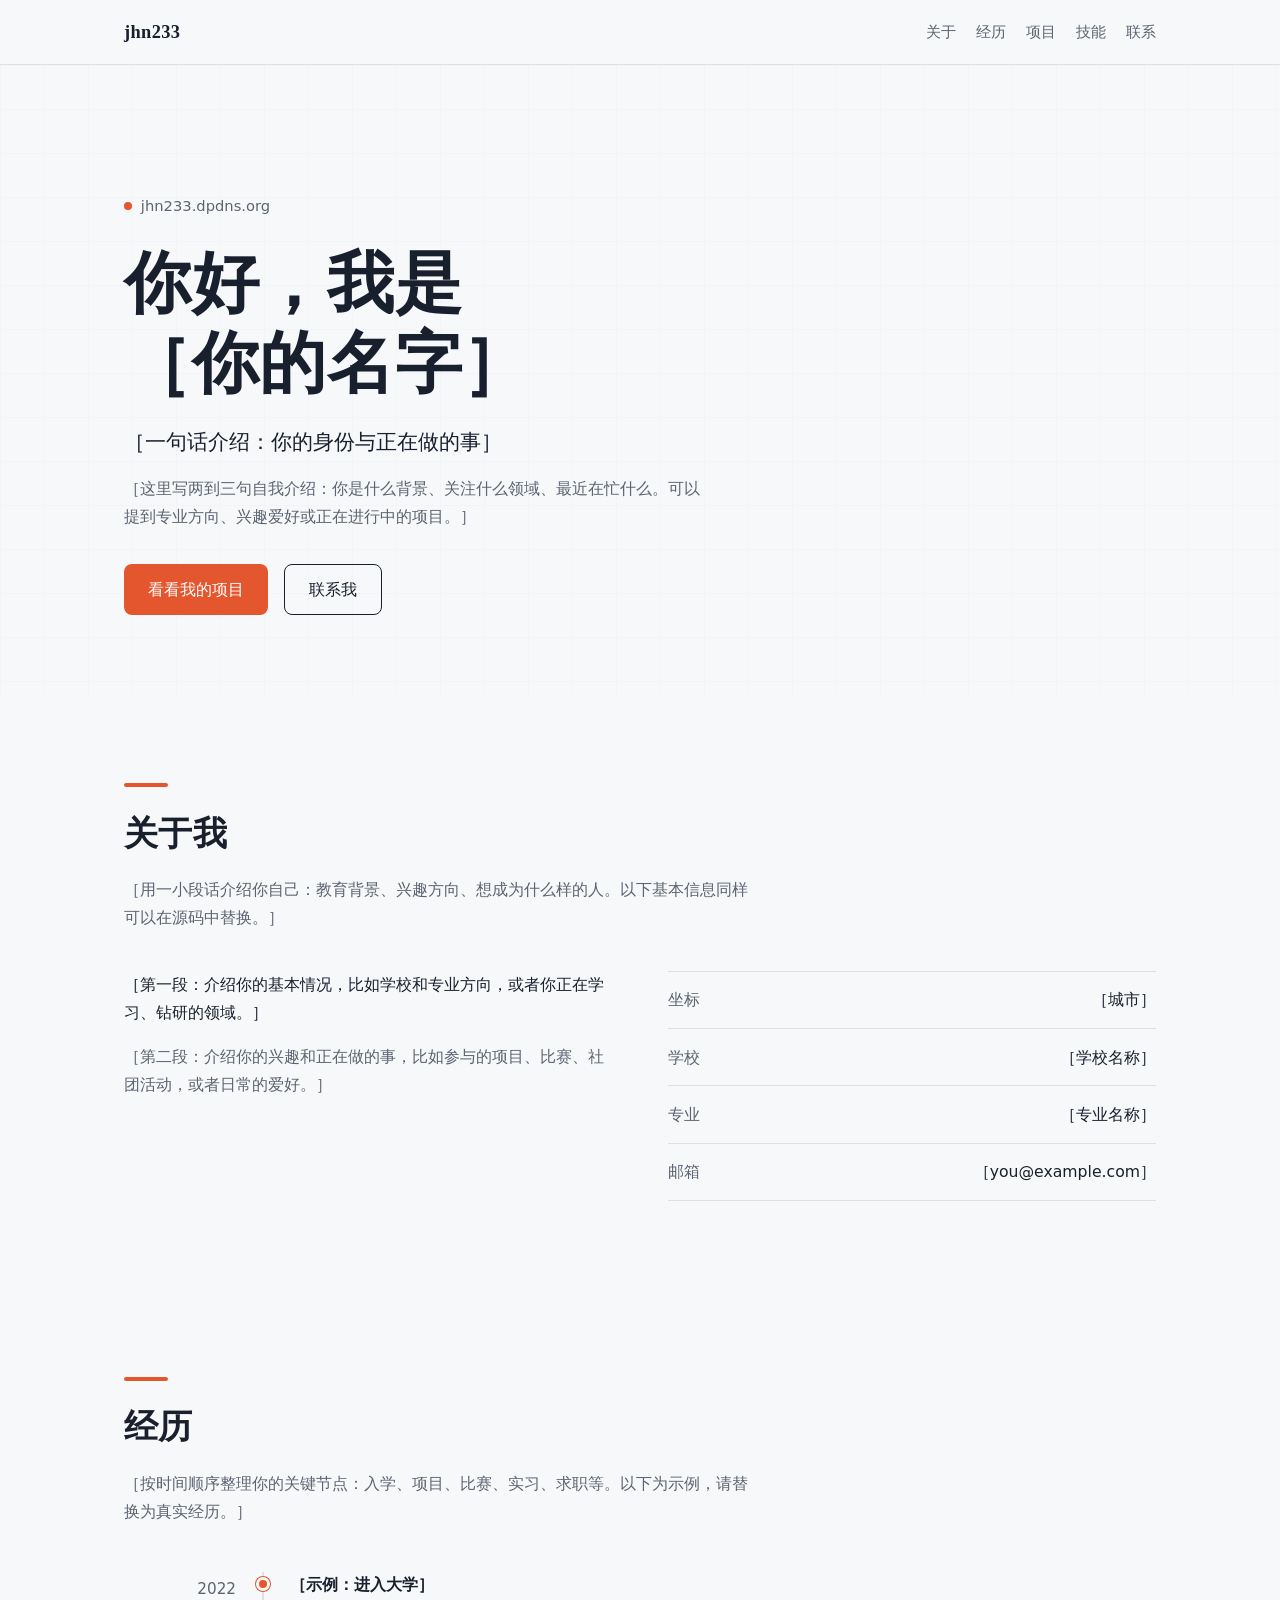
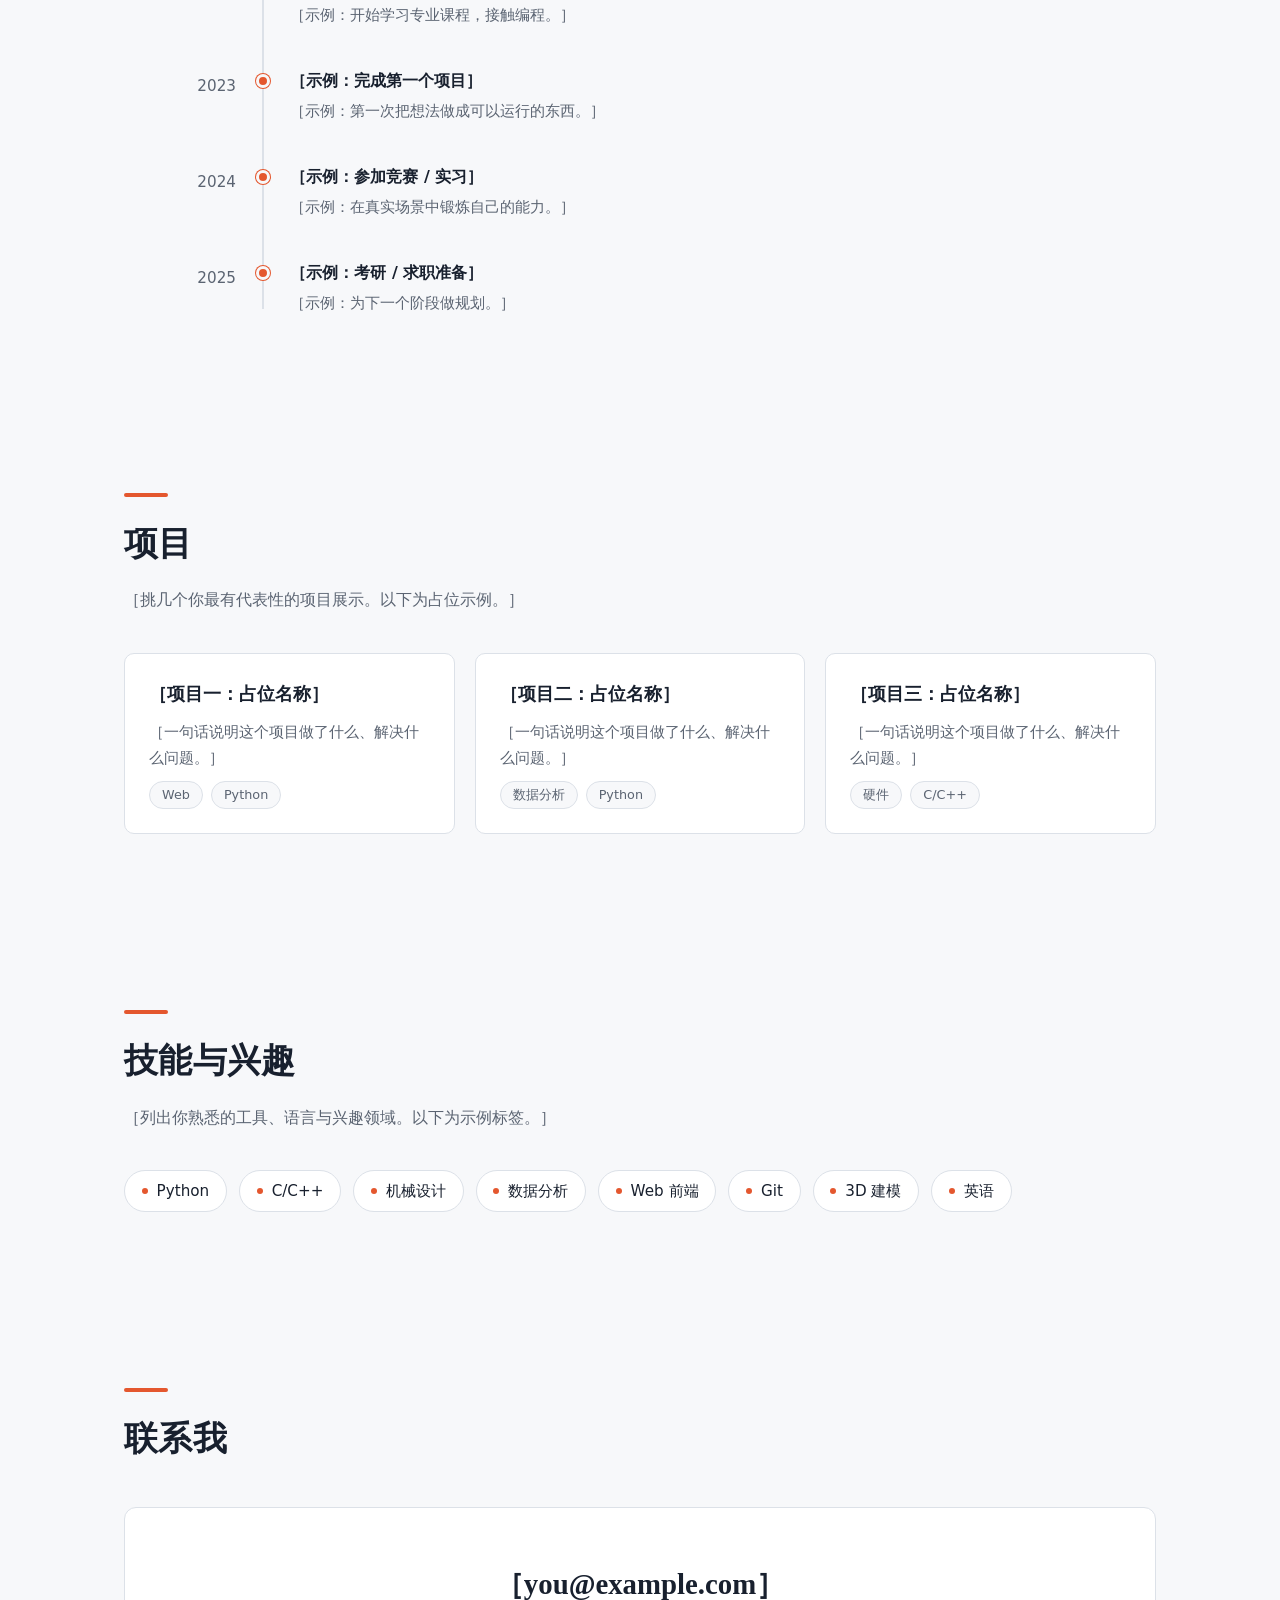
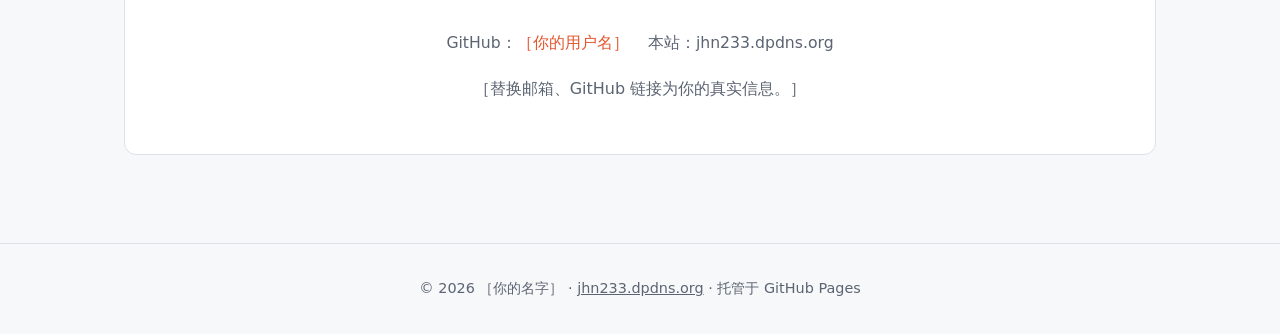
==== index.html @ 6639ca52 "初始化个人主页：index.html + CNAME + README" ====
<!DOCTYPE html>
<html lang="zh-CN">
<head>
<meta charset="UTF-8">
<meta name="viewport" content="width=device-width, initial-scale=1">
<title>jhn233 的个人主页 · jhn233.dpdns.org</title>
<meta name="description" content="jhn233 的个人主页：关于我、经历、项目与联系方式。">
<link rel="icon" href="data:image/svg+xml,<svg xmlns='http://www.w3.org/2000/svg' viewBox='0 0 32 32'><rect width='32' height='32' rx='7' fill='%2318202E'/><circle cx='14' cy='16' r='6' fill='none' stroke='%23E4572E' stroke-width='2.5'/><circle cx='21' cy='21' r='2.5' fill='%23E4572E'/></svg>">
<link rel="preconnect" href="https://miaoda.feishu.cn">
<link rel="stylesheet" href="https://miaoda.feishu.cn/fonts/css2?family=Noto+Serif+SC:wght@600;900&family=Noto+Sans+SC:wght@400;500;700&display=swap">
<style>
/* ===== 设计令牌 ===== */
:root{
  --paper:#F7F8FA;
  --ink:#18202E;
  --muted:#5B6472;
  --line:#DCE1E8;
  --accent:#E4572E;
  --on-accent:#FFFFFF;
  --card:#FFFFFF;
  --serif:"Noto Serif SC","Songti SC",serif;
  --sans:"Noto Sans SC",system-ui,-apple-system,"PingFang SC","Microsoft YaHei",sans-serif;
  --container:1080px;
  --nav-h:64px;
}
*{margin:0;padding:0;box-sizing:border-box}
html{scroll-behavior:smooth}
body{background:var(--paper);color:var(--ink);font-family:var(--sans);line-height:1.75;-webkit-font-smoothing:antialiased}
a{color:var(--accent);text-decoration:none}
a:hover{text-decoration:underline}
:focus-visible{outline:2px solid var(--accent);outline-offset:3px;border-radius:2px}
img{max-width:100%;display:block}
.container{max-width:var(--container);margin:0 auto;padding-inline:1.5rem}
section{scroll-margin-top:calc(var(--nav-h) + 18px)}

/* ===== 导航 ===== */
.site-nav{position:sticky;top:0;z-index:50;background:var(--paper);border-bottom:1px solid var(--line)}
.site-nav .container{display:flex;align-items:center;justify-content:space-between;gap:1rem;flex-wrap:wrap;min-height:var(--nav-h);padding-block:.5rem}
.brand{font-family:var(--serif);font-weight:900;font-size:1.15rem;color:var(--ink);letter-spacing:.02em}
.nav-links{display:flex;gap:1.25rem;list-style:none;flex-wrap:wrap}
.nav-links a{color:var(--muted);font-size:.95rem;padding:.2rem 0}
.nav-links a:hover{color:var(--ink);text-decoration:none}
.nav-links a.active{color:var(--accent)}

/* ===== Hero ===== */
.hero{position:relative;overflow:hidden;padding-block:clamp(4.5rem,12vw,8rem) clamp(3rem,8vw,5rem)}
.hero::before{content:"";position:absolute;inset:0;background-image:linear-gradient(var(--line) 1px,transparent 1px),linear-gradient(90deg,var(--line) 1px,transparent 1px);background-size:44px 44px;opacity:.13;pointer-events:none}
.hero .container{position:relative;animation:rise .7s ease both}
.hero-domain{display:flex;align-items:center;gap:.55rem;font-size:.92rem;color:var(--muted);margin-bottom:1.6rem}
.hero-domain::before{content:"";width:8px;height:8px;border-radius:50%;background:var(--accent);flex:none}
.hero h1{font-family:var(--serif);font-weight:900;font-size:clamp(2.5rem,7vw,4.2rem);line-height:1.18;letter-spacing:.01em}
.hero .tagline{margin-top:1.3rem;font-size:clamp(1.05rem,2.6vw,1.3rem);font-weight:500}
.hero .intro{margin-top:.9rem;max-width:58ch;color:var(--muted)}
.hero-actions{margin-top:2.1rem;display:flex;gap:1rem;flex-wrap:wrap}
.btn{display:inline-flex;align-items:center;justify-content:center;min-height:44px;padding:.68rem 1.5rem;border-radius:8px;font-weight:500;font-size:.98rem;transition:background .2s,color .2s}
.btn:hover{text-decoration:none}
.btn-primary{background:var(--accent);color:var(--on-accent)}
.btn-primary:hover{background:#C14422}
.btn-ghost{border:1.5px solid var(--ink);color:var(--ink)}
.btn-ghost:hover{background:var(--ink);color:var(--paper)}
@keyframes rise{from{opacity:0;transform:translateY(14px)}to{opacity:1;transform:none}}

/* ===== 通用区块 ===== */
.sec{padding-block:clamp(3.5rem,9vw,5.5rem)}
.sec-head{margin-bottom:2.4rem}
.sec-head::before{content:"";display:block;width:44px;height:4px;border-radius:2px;background:var(--accent);margin-bottom:1.1rem}
.sec-head h2{font-family:var(--serif);font-weight:900;font-size:clamp(1.6rem,4vw,2.1rem);letter-spacing:.01em}
.sec-desc{color:var(--muted);margin-top:.8rem;max-width:62ch}

/* ===== 关于我 ===== */
.about-grid{display:grid;gap:2.5rem}
@media(min-width:768px){.about-grid{grid-template-columns:1fr 1fr;gap:3.5rem}}
.about-prose p{color:var(--muted);max-width:60ch}
.about-prose p+p{margin-top:1rem}
.about-prose p:first-child{color:var(--ink)}
.info-list{list-style:none;border-top:1px solid var(--line)}
.info-list li{display:flex;justify-content:space-between;gap:1rem;padding:.9rem 0;border-bottom:1px solid var(--line);font-size:.98rem}
.info-list .k{color:var(--muted);flex:none}
.info-list .v{text-align:right;font-weight:500;word-break:break-all}

/* ===== 经历时间轴 ===== */
.timeline{--date:7rem;--axis:1.6rem;--gap:.9rem;position:relative;display:grid;grid-template-columns:var(--date) var(--axis) 1fr;column-gap:var(--gap);row-gap:2.4rem;padding-top:.4rem}
.timeline::before{content:"";position:absolute;left:calc(var(--date) + var(--gap) + var(--axis)/2 - 1px);top:.5rem;bottom:.5rem;width:2px;background:var(--line)}
.tl-item{display:contents}
.tl-time{padding-top:.35rem;text-align:right;color:var(--muted);font-size:.95rem}
.tl-dot{justify-self:center;align-self:start;width:14px;height:14px;border-radius:50%;background:var(--accent);border:3px solid var(--paper);box-shadow:0 0 0 1px var(--accent);margin-top:.42rem;position:relative;z-index:1}
.tl-title{font-weight:700}
.tl-desc{color:var(--muted);font-size:.95rem;margin-top:.2rem}
@media(max-width:560px){.timeline{--date:5.5rem}}

/* ===== 项目 ===== */
.project-grid{display:grid;gap:1.25rem}
@media(min-width:900px){.project-grid{grid-template-columns:repeat(3,1fr)}}
.project-card{background:var(--card);border:1px solid var(--line);border-radius:10px;padding:1.5rem;display:flex;flex-direction:column;gap:.55rem}
.project-card h3{font-family:var(--serif);font-weight:700;font-size:1.15rem}
.project-card p{color:var(--muted);font-size:.95rem;flex:1}
.p-tags{display:flex;gap:.5rem;flex-wrap:wrap}
.p-tags span{font-size:.8rem;color:var(--muted);border:1px solid var(--line);border-radius:999px;padding:.14rem .75rem;background:var(--paper)}

/* ===== 技能 ===== */
.skill-list{display:flex;flex-wrap:wrap;gap:.75rem;list-style:none}
.chip{display:inline-flex;align-items:center;gap:.55rem;border:1px solid var(--line);border-radius:999px;padding:.42rem 1.05rem;background:var(--card);font-size:.95rem}
.chip::before{content:"";width:6px;height:6px;border-radius:50%;background:var(--accent);flex:none}

/* ===== 联系 ===== */
.contact-box{border:1px solid var(--line);border-radius:12px;background:var(--card);padding:clamp(2rem,6vw,3.2rem);text-align:center}
.contact-mail{font-family:var(--serif);font-weight:900;font-size:clamp(1.2rem,3.5vw,1.8rem);color:var(--ink);word-break:break-all;display:inline-block}
.contact-mail:hover{color:var(--accent);text-decoration:none}
.contact-sub{margin-top:1.2rem;color:var(--muted);display:flex;gap:1.2rem;justify-content:center;flex-wrap:wrap;font-size:.98rem}
.contact-sub a{color:var(--accent)}

/* ===== 页脚 ===== */
.site-footer{border-top:1px solid var(--line);padding-block:2rem;text-align:center;color:var(--muted);font-size:.9rem}
.site-footer a{color:var(--muted);text-decoration:underline}

/* ===== 无障碍 & 动效克制 ===== */
@media(prefers-reduced-motion:reduce){
  html{scroll-behavior:auto}
  *,*::before,*::after{animation-duration:.01ms !important;animation-iteration-count:1 !important;transition-duration:.01ms !important}
}
</style>
</head>
<body>

<!-- ===== 视图：导航 ===== -->
<header class="site-nav">
  <div class="container">
    <a class="brand" href="#hero">jhn233</a>
    <nav aria-label="站内导航">
      <ul class="nav-links">
        <li><a href="#about">关于</a></li>
        <li><a href="#timeline">经历</a></li>
        <li><a href="#projects">项目</a></li>
        <li><a href="#skills">技能</a></li>
        <li><a href="#contact">联系</a></li>
      </ul>
    </nav>
  </div>
</header>

<main>
  <!-- ===== 视图：Hero ===== -->
  <section id="hero" class="hero">
    <div class="container">
      <p class="hero-domain">jhn233.dpdns.org</p>
      <h1>你好，我是<br>［你的名字］</h1>
      <p class="tagline">［一句话介绍：你的身份与正在做的事］</p>
      <p class="intro">［这里写两到三句自我介绍：你是什么背景、关注什么领域、最近在忙什么。可以提到专业方向、兴趣爱好或正在进行中的项目。］</p>
      <div class="hero-actions">
        <a class="btn btn-primary" href="#projects">看看我的项目</a>
        <a class="btn btn-ghost" href="#contact">联系我</a>
      </div>
    </div>
  </section>

  <!-- ===== 视图：关于我 ===== -->
  <section id="about" class="sec">
    <div class="container">
      <div class="sec-head">
        <h2>关于我</h2>
        <p class="sec-desc">［用一小段话介绍你自己：教育背景、兴趣方向、想成为什么样的人。以下基本信息同样可以在源码中替换。］</p>
      </div>
      <div class="about-grid">
        <div class="about-prose">
          <p>［第一段：介绍你的基本情况，比如学校和专业方向，或者你正在学习、钻研的领域。］</p>
          <p>［第二段：介绍你的兴趣和正在做的事，比如参与的项目、比赛、社团活动，或者日常的爱好。］</p>
        </div>
        <ul class="info-list">
          <li><span class="k">坐标</span><span class="v">［城市］</span></li>
          <li><span class="k">学校</span><span class="v">［学校名称］</span></li>
          <li><span class="k">专业</span><span class="v">［专业名称］</span></li>
          <li><span class="k">邮箱</span><span class="v">［you@example.com］</span></li>
        </ul>
      </div>
    </div>
  </section>

  <!-- ===== 视图：经历 ===== -->
  <section id="timeline" class="sec">
    <div class="container">
      <div class="sec-head">
        <h2>经历</h2>
        <p class="sec-desc">［按时间顺序整理你的关键节点：入学、项目、比赛、实习、求职等。以下为示例，请替换为真实经历。］</p>
      </div>
      <ol class="timeline">
        <li class="tl-item">
          <span class="tl-time">2022</span>
          <span class="tl-dot"></span>
          <div class="tl-body">
            <p class="tl-title">［示例：进入大学］</p>
            <p class="tl-desc">［示例：开始学习专业课程，接触编程。］</p>
          </div>
        </li>
        <li class="tl-item">
          <span class="tl-time">2023</span>
          <span class="tl-dot"></span>
          <div class="tl-body">
            <p class="tl-title">［示例：完成第一个项目］</p>
            <p class="tl-desc">［示例：第一次把想法做成可以运行的东西。］</p>
          </div>
        </li>
        <li class="tl-item">
          <span class="tl-time">2024</span>
          <span class="tl-dot"></span>
          <div class="tl-body">
            <p class="tl-title">［示例：参加竞赛 / 实习］</p>
            <p class="tl-desc">［示例：在真实场景中锻炼自己的能力。］</p>
          </div>
        </li>
        <li class="tl-item">
          <span class="tl-time">2025</span>
          <span class="tl-dot"></span>
          <div class="tl-body">
            <p class="tl-title">［示例：考研 / 求职准备］</p>
            <p class="tl-desc">［示例：为下一个阶段做规划。］</p>
          </div>
        </li>
      </ol>
    </div>
  </section>

  <!-- ===== 视图：项目 ===== -->
  <section id="projects" class="sec">
    <div class="container">
      <div class="sec-head">
        <h2>项目</h2>
        <p class="sec-desc">［挑几个你最有代表性的项目展示。以下为占位示例。］</p>
      </div>
      <div class="project-grid">
        <article class="project-card">
          <h3>［项目一：占位名称］</h3>
          <p>［一句话说明这个项目做了什么、解决什么问题。］</p>
          <div class="p-tags"><span>Web</span><span>Python</span></div>
        </article>
        <article class="project-card">
          <h3>［项目二：占位名称］</h3>
          <p>［一句话说明这个项目做了什么、解决什么问题。］</p>
          <div class="p-tags"><span>数据分析</span><span>Python</span></div>
        </article>
        <article class="project-card">
          <h3>［项目三：占位名称］</h3>
          <p>［一句话说明这个项目做了什么、解决什么问题。］</p>
          <div class="p-tags"><span>硬件</span><span>C/C++</span></div>
        </article>
      </div>
    </div>
  </section>

  <!-- ===== 视图：技能 ===== -->
  <section id="skills" class="sec">
    <div class="container">
      <div class="sec-head">
        <h2>技能与兴趣</h2>
        <p class="sec-desc">［列出你熟悉的工具、语言与兴趣领域。以下为示例标签。］</p>
      </div>
      <ul class="skill-list">
        <li class="chip">Python</li>
        <li class="chip">C/C++</li>
        <li class="chip">机械设计</li>
        <li class="chip">数据分析</li>
        <li class="chip">Web 前端</li>
        <li class="chip">Git</li>
        <li class="chip">3D 建模</li>
        <li class="chip">英语</li>
      </ul>
    </div>
  </section>

  <!-- ===== 视图：联系 ===== -->
  <section id="contact" class="sec">
    <div class="container">
      <div class="sec-head">
        <h2>联系我</h2>
      </div>
      <div class="contact-box">
        <a class="contact-mail" href="mailto:you@example.com">［you@example.com］</a>
        <div class="contact-sub">
          <span>GitHub：<a href="https://github.com/" target="_blank" rel="noopener">［你的用户名］</a></span>
          <span>本站：jhn233.dpdns.org</span>
        </div>
        <p class="sec-desc" style="margin:1.2rem auto 0">［替换邮箱、GitHub 链接为你的真实信息。］</p>
      </div>
    </div>
  </section>
</main>

<footer class="site-footer">
  <div class="container">
    © <span id="year"></span> ［你的名字］ · <a href="#hero">jhn233.dpdns.org</a> · 托管于 GitHub Pages
  </div>
</footer>

<script>
// 导航高亮 & 年份
var links = document.querySelectorAll('.nav-links a');
var sections = Array.prototype.slice.call(document.querySelectorAll('main section[id]'));
var io = new IntersectionObserver(function(entries){
  entries.forEach(function(e){
    if(e.isIntersecting){
      links.forEach(function(l){ l.classList.toggle('active', l.getAttribute('href') === '#' + e.target.id); });
    }
  });
}, { rootMargin: '-40% 0px -55% 0px' });
sections.forEach(function(s){ io.observe(s); });
document.getElementById('year').textContent = new Date().getFullYear();
</script>
</body>
</html>
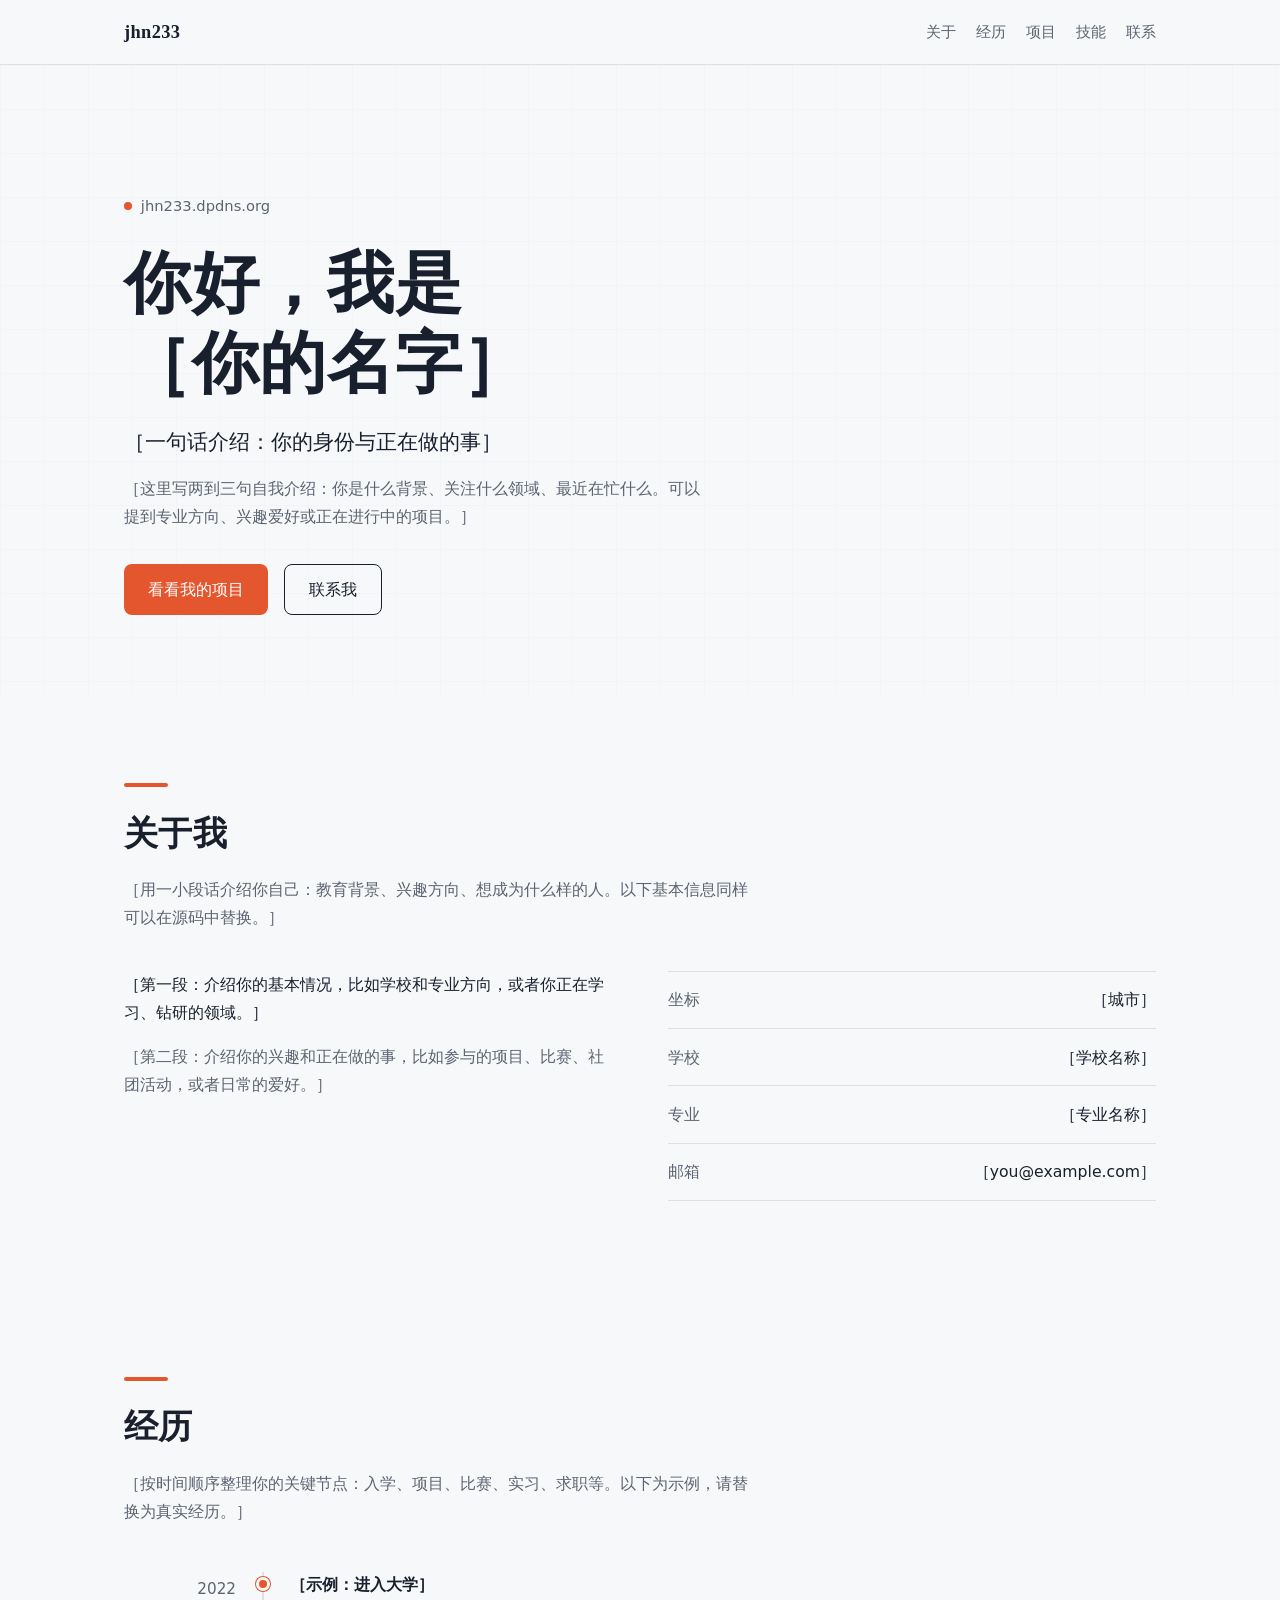
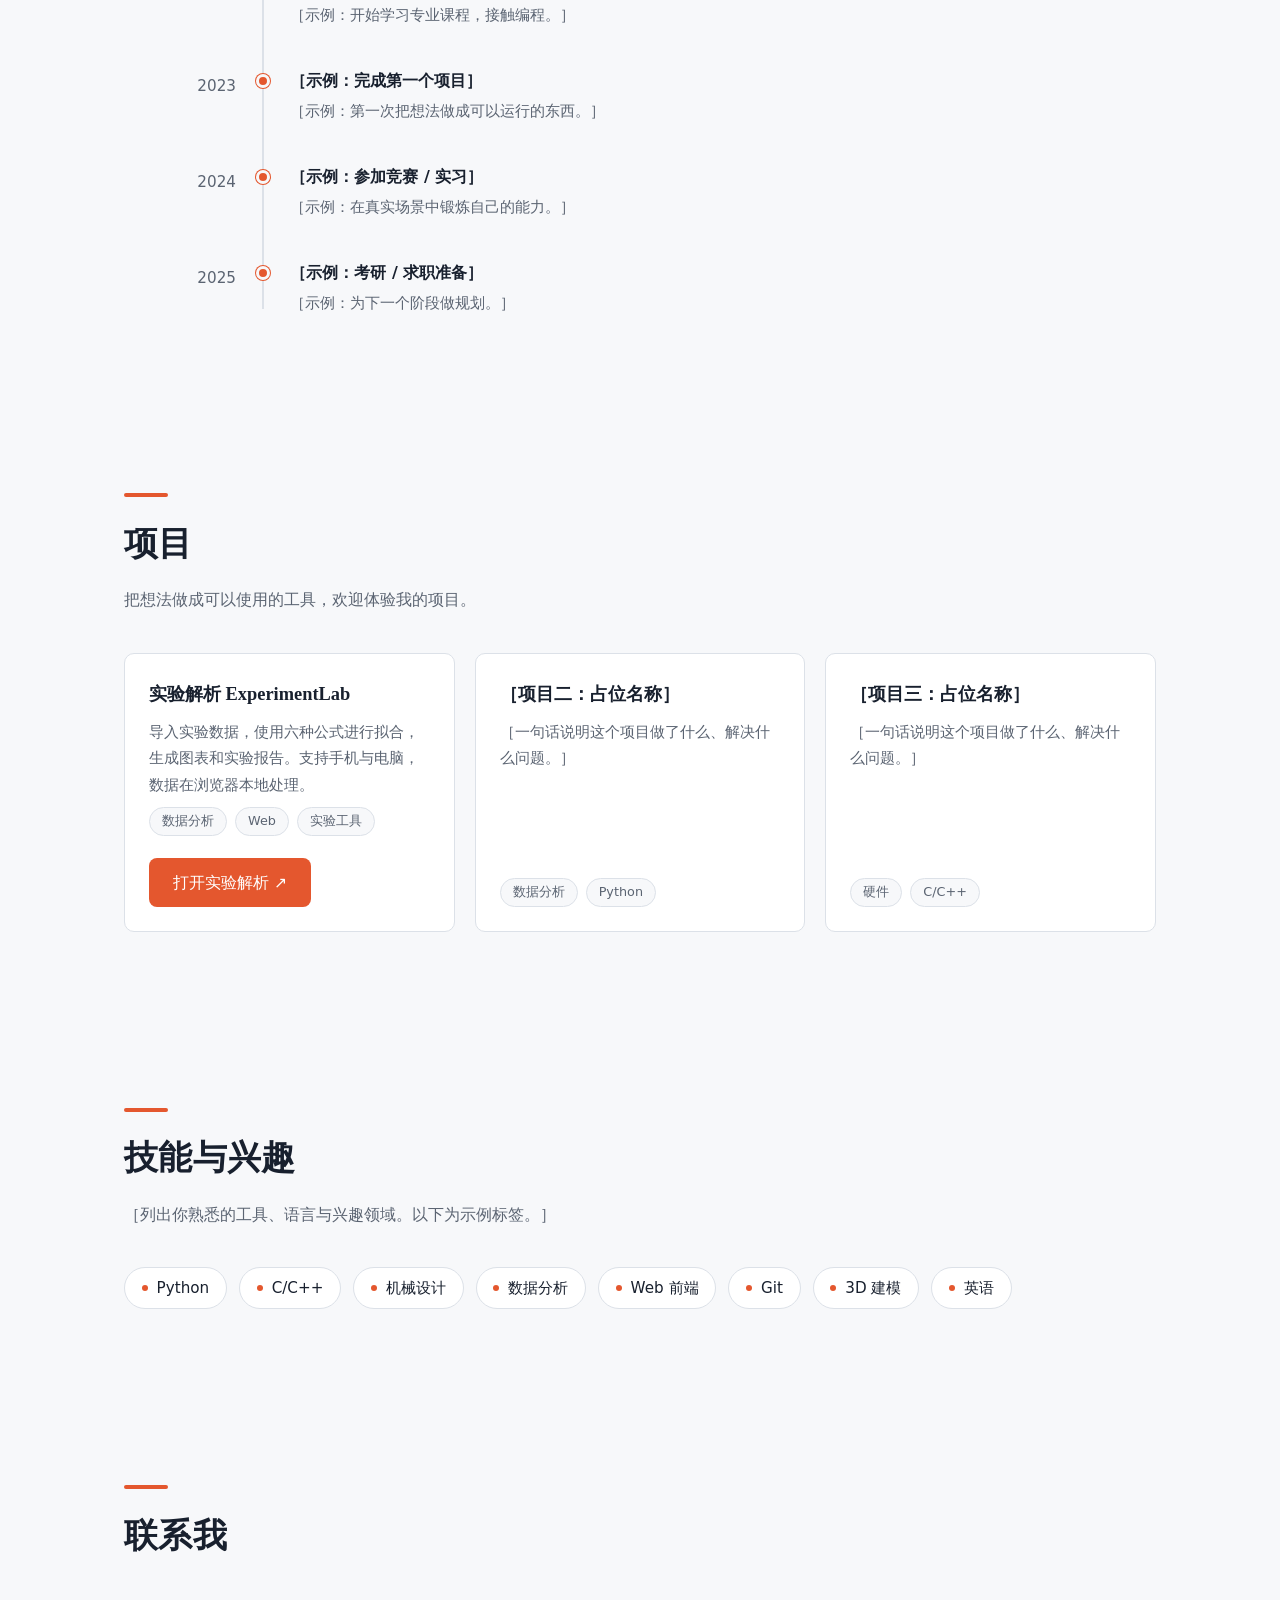
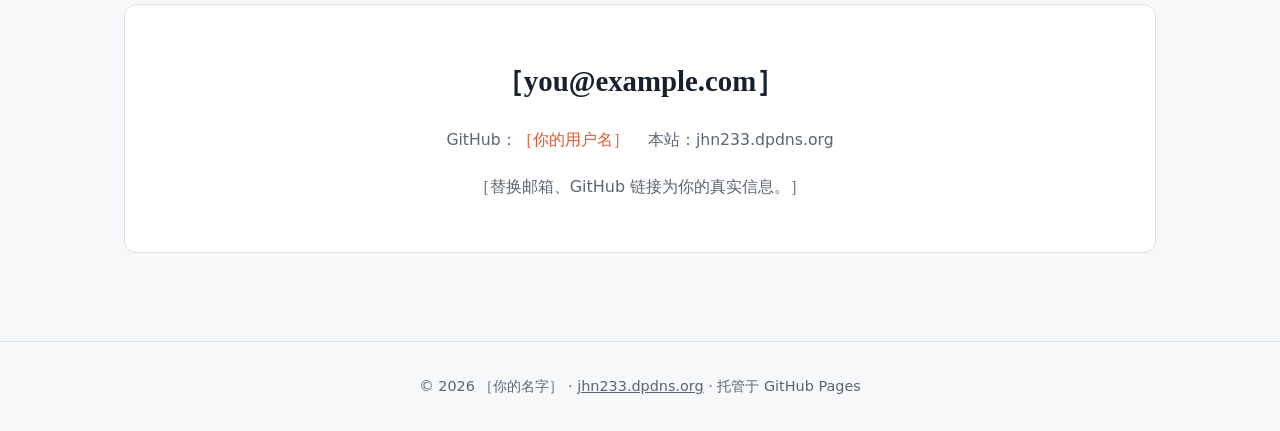
==== commit e72707ac: "发布 ExperimentLab 网页版并添加主页项目入口" ====
--- a/index.html
+++ b/index.html
@@ -224,13 +224,14 @@
     <div class="container">
       <div class="sec-head">
         <h2>项目</h2>
-        <p class="sec-desc">［挑几个你最有代表性的项目展示。以下为占位示例。］</p>
+        <p class="sec-desc">把想法做成可以使用的工具，欢迎体验我的项目。</p>
       </div>
       <div class="project-grid">
         <article class="project-card">
-          <h3>［项目一：占位名称］</h3>
-          <p>［一句话说明这个项目做了什么、解决什么问题。］</p>
-          <div class="p-tags"><span>Web</span><span>Python</span></div>
+          <h3>实验解析 ExperimentLab</h3>
+          <p>导入实验数据，使用六种公式进行拟合，生成图表和实验报告。支持手机与电脑，数据在浏览器本地处理。</p>
+          <div class="p-tags"><span>数据分析</span><span>Web</span><span>实验工具</span></div>
+          <a class="btn btn-primary" href="./experimentlab/" style="margin-top:.8rem;align-self:flex-start">打开实验解析 ↗</a>
         </article>
         <article class="project-card">
           <h3>［项目二：占位名称］</h3>
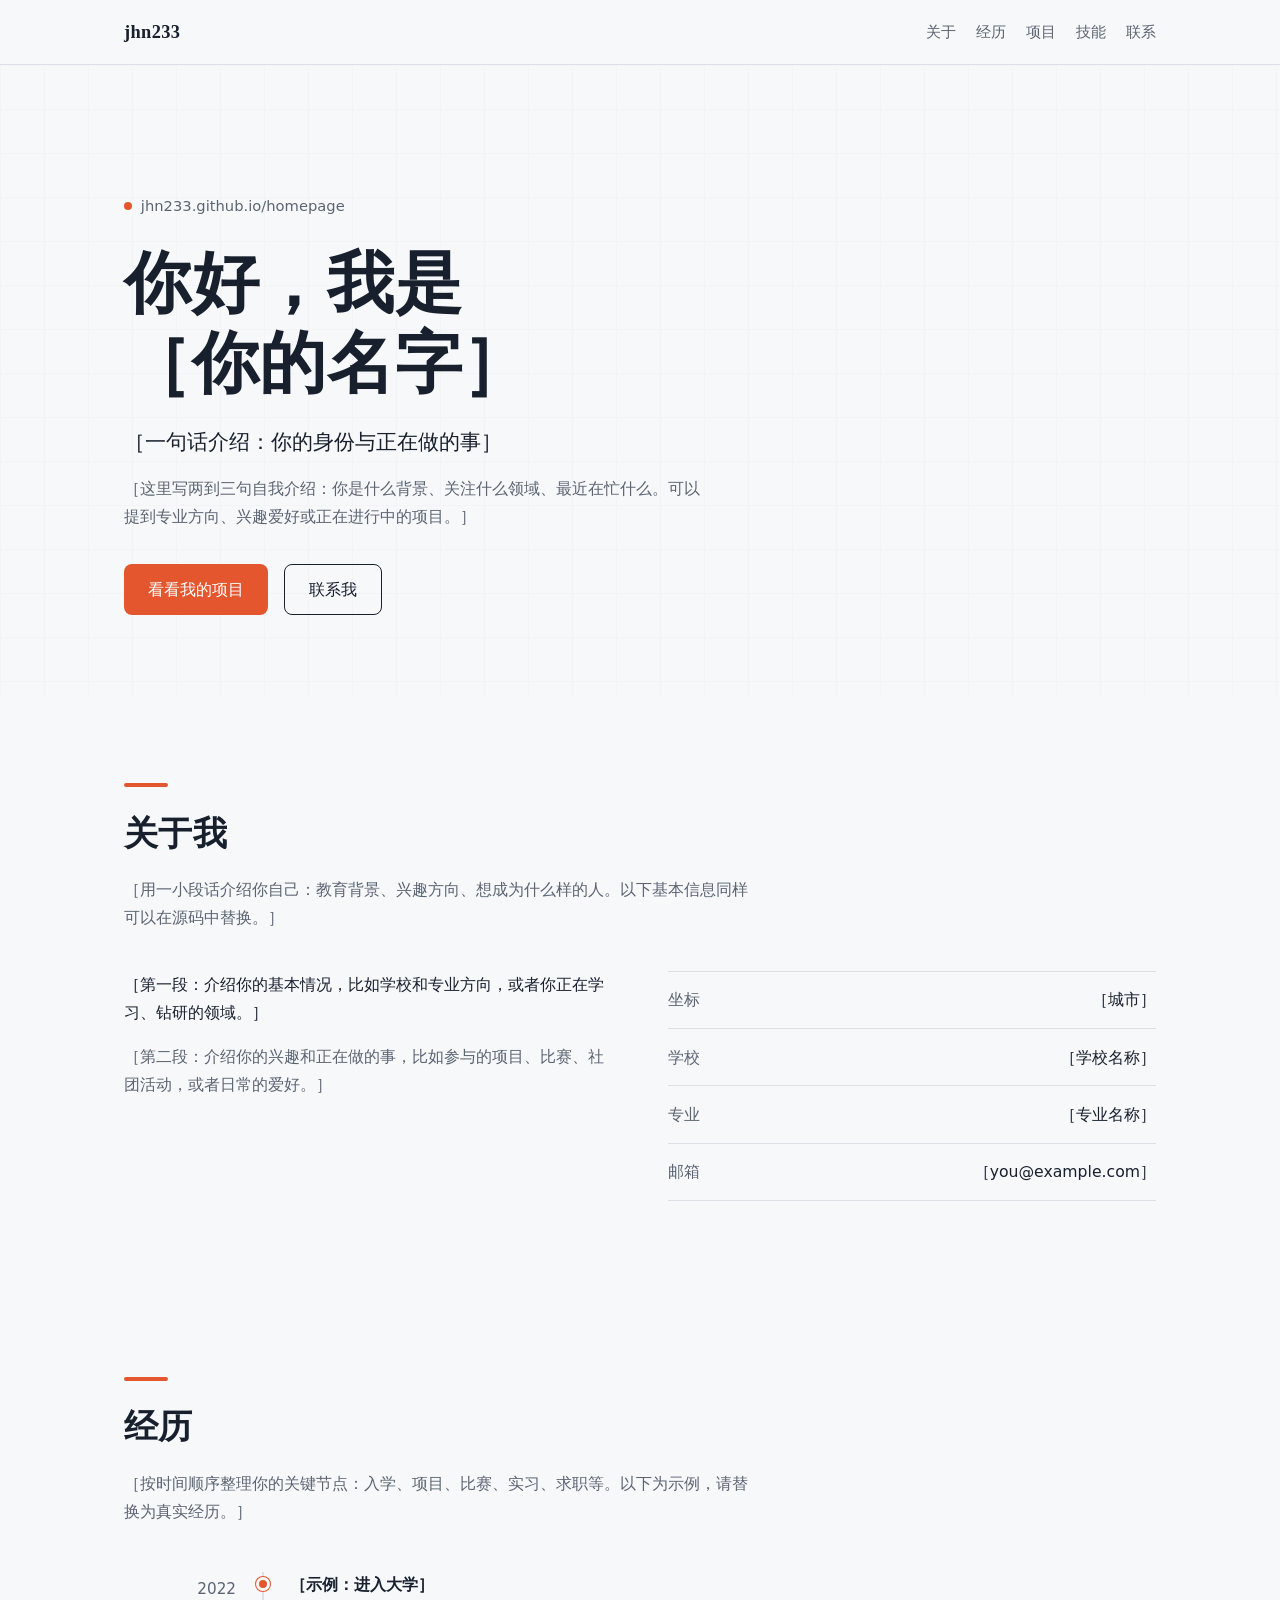
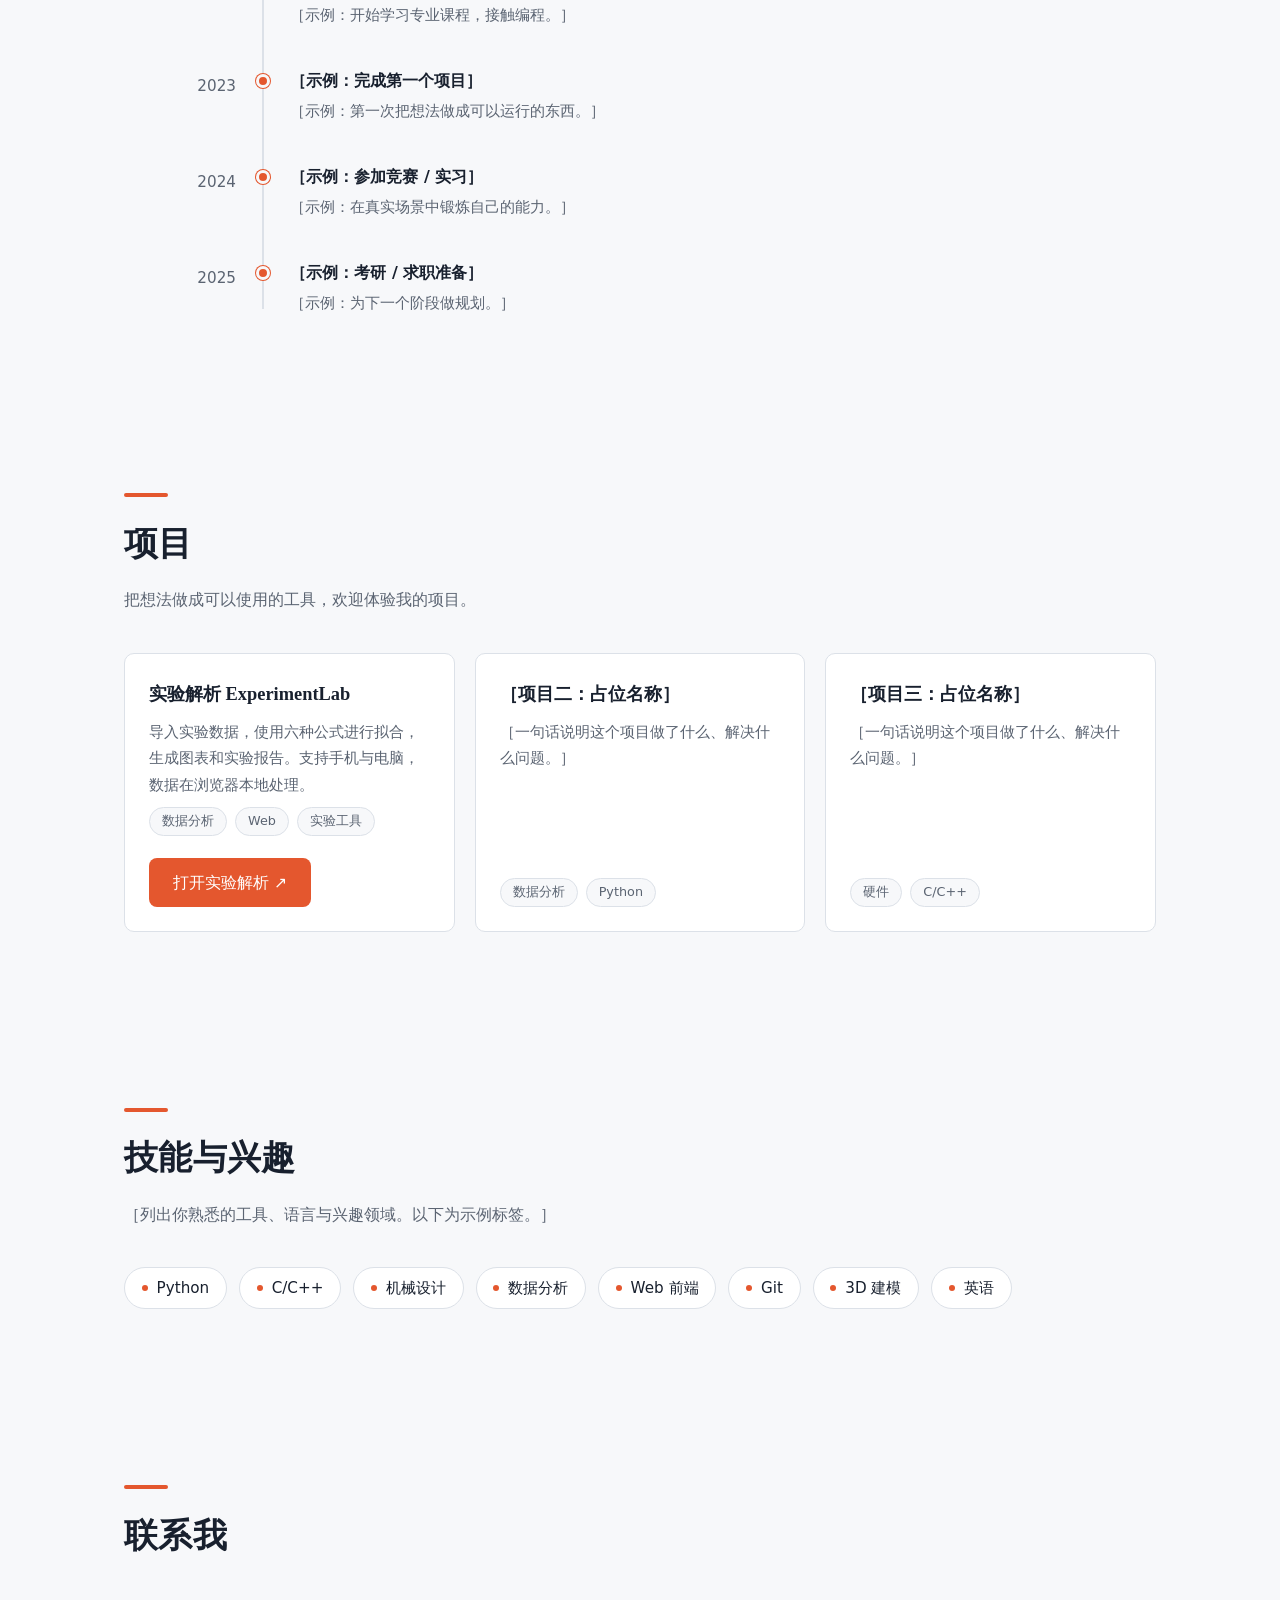
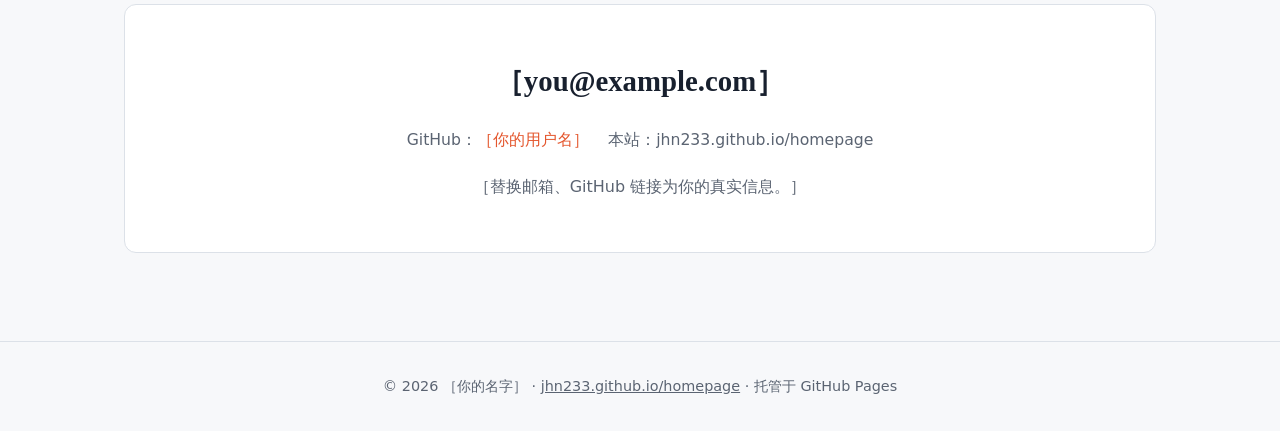
==== commit 8607969c: "使用 GitHub Pages HTTPS 地址并更新主页发布说明" ====
--- a/index.html
+++ b/index.html
@@ -3,7 +3,7 @@
 <head>
 <meta charset="UTF-8">
 <meta name="viewport" content="width=device-width, initial-scale=1">
-<title>jhn233 的个人主页 · jhn233.dpdns.org</title>
+<title>jhn233 的个人主页 · jhn233.github.io/homepage</title>
 <meta name="description" content="jhn233 的个人主页：关于我、经历、项目与联系方式。">
 <link rel="icon" href="data:image/svg+xml,<svg xmlns='http://www.w3.org/2000/svg' viewBox='0 0 32 32'><rect width='32' height='32' rx='7' fill='%2318202E'/><circle cx='14' cy='16' r='6' fill='none' stroke='%23E4572E' stroke-width='2.5'/><circle cx='21' cy='21' r='2.5' fill='%23E4572E'/></svg>">
 <link rel="preconnect" href="https://miaoda.feishu.cn">
@@ -142,7 +142,7 @@
   <!-- ===== 视图：Hero ===== -->
   <section id="hero" class="hero">
     <div class="container">
-      <p class="hero-domain">jhn233.dpdns.org</p>
+      <p class="hero-domain">jhn233.github.io/homepage</p>
       <h1>你好，我是<br>［你的名字］</h1>
       <p class="tagline">［一句话介绍：你的身份与正在做的事］</p>
       <p class="intro">［这里写两到三句自我介绍：你是什么背景、关注什么领域、最近在忙什么。可以提到专业方向、兴趣爱好或正在进行中的项目。］</p>
@@ -277,7 +277,7 @@
         <a class="contact-mail" href="mailto:you@example.com">［you@example.com］</a>
         <div class="contact-sub">
           <span>GitHub：<a href="https://github.com/" target="_blank" rel="noopener">［你的用户名］</a></span>
-          <span>本站：jhn233.dpdns.org</span>
+          <span>本站：jhn233.github.io/homepage</span>
         </div>
         <p class="sec-desc" style="margin:1.2rem auto 0">［替换邮箱、GitHub 链接为你的真实信息。］</p>
       </div>
@@ -287,7 +287,7 @@
 
 <footer class="site-footer">
   <div class="container">
-    © <span id="year"></span> ［你的名字］ · <a href="#hero">jhn233.dpdns.org</a> · 托管于 GitHub Pages
+    © <span id="year"></span> ［你的名字］ · <a href="#hero">jhn233.github.io/homepage</a> · 托管于 GitHub Pages
   </div>
 </footer>
 
